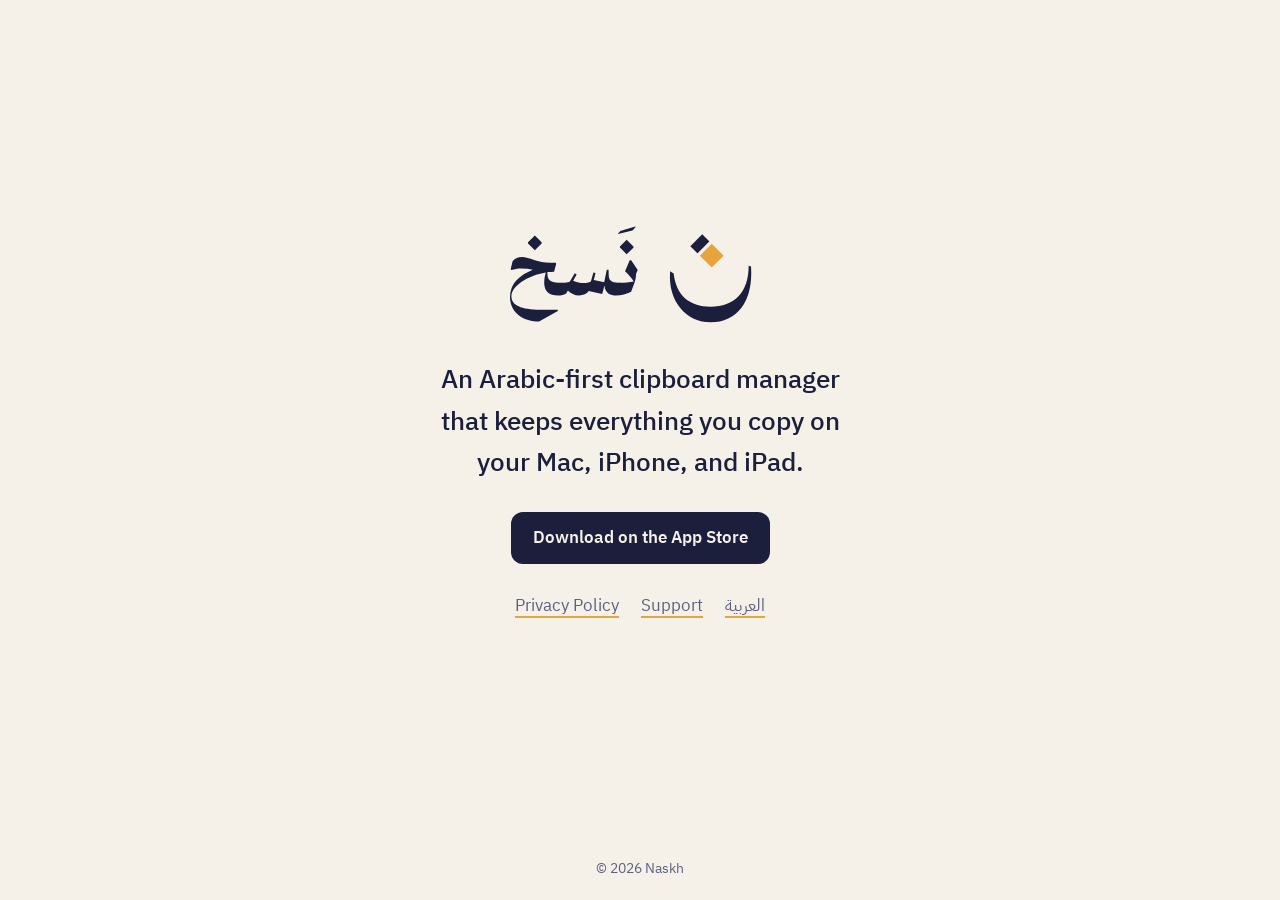
==== en/index.html @ fb1238a4 "Naskh website: home, privacy policy, support (Arabic and English) Co-Authored-By: Claude Opus 5.5 <n" ====
<!doctype html>
<html lang="en" dir="ltr">
<head>
<meta charset="utf-8">
<meta name="viewport" content="width=device-width, initial-scale=1, viewport-fit=cover">
<title>Naskh — The Arabic-first clipboard manager</title>
<meta name="description" content="Naskh is an Arabic-first clipboard manager that keeps everything you copy on your Mac, iPhone, and iPad.">
<meta name="theme-color" content="#F6F1E8" media="(prefers-color-scheme: light)">
<meta name="theme-color" content="#14172B" media="(prefers-color-scheme: dark)">
<link rel="alternate" hreflang="ar" href="../">
<link rel="alternate" hreflang="en" href="./">
<link rel="icon" href="../assets/naskh-symbol-tile.svg" type="image/svg+xml">
<link rel="preconnect" href="https://fonts.googleapis.com">
<link rel="preconnect" href="https://fonts.gstatic.com" crossorigin>
<link rel="stylesheet" href="https://fonts.googleapis.com/css2?family=IBM+Plex+Sans+Arabic:wght@400;500;600;700&display=swap">
<link rel="stylesheet" href="../assets/style.css">
</head>
<body>
<main class="home">
  <picture class="lockup">
    <source srcset="../assets/naskh-lockup-light.svg" media="(prefers-color-scheme: dark)">
    <img src="../assets/naskh-lockup.svg" alt="Naskh" width="273" height="120">
  </picture>
  <h1>An Arabic-first clipboard manager that keeps everything you copy on your Mac, iPhone, and iPad.</h1>
  <!-- TODO: replace href with the App Store link (https://apps.apple.com/app/id…) once Naskh is live. -->
  <a class="store" href="#">Download on the App Store</a>
  <ul class="links">
    <li><a href="privacy/">Privacy Policy</a></li>
    <li><a href="support/">Support</a></li>
    <li><a href="../" lang="ar" hreflang="ar">العربية</a></li>
  </ul>
</main>
<footer>
  <span>© 2026 Naskh</span>
</footer>
</body>
</html>
---- assets/style.css ----
/* Naskh — Ink & Paper */

:root {
  --paper: #F6F1E8;
  --surface: #FFFDF8;
  --ink: #1B1F3B;
  --ink-2: #5D6180;
  --saffron: #E8A33D;
  --rule: rgba(27, 31, 59, 0.12);
  color-scheme: light dark;
}

@media (prefers-color-scheme: dark) {
  :root {
    --paper: #14172B;
    --surface: #1C2038;
    --ink: #F6F1E8;
    --ink-2: #A9ACC2;
    --rule: rgba(246, 241, 232, 0.14);
  }
}

*, *::before, *::after { box-sizing: border-box; }

html {
  -webkit-text-size-adjust: 100%;
  text-size-adjust: 100%;
}

body {
  margin: 0;
  min-height: 100vh;
  min-height: 100svh;
  display: flex;
  flex-direction: column;
  background: var(--paper);
  color: var(--ink);
  font-family: "IBM Plex Sans Arabic", system-ui, -apple-system, "Segoe UI", sans-serif;
  font-size: 17px;
  line-height: 1.8;
}

html[lang="en"] body { line-height: 1.65; }

a {
  color: inherit;
  text-decoration-color: var(--saffron);
  text-decoration-thickness: 2px;
  text-underline-offset: 0.3em;
}
a:hover { color: var(--saffron); }
a:focus-visible { outline: 2px solid var(--saffron); outline-offset: 3px; border-radius: 4px; }

kbd, .path {
  font-family: inherit;
  font-weight: 500;
}
kbd {
  padding: 0.05em 0.4em;
  border: 1px solid var(--rule);
  border-radius: 6px;
  background: var(--surface);
  white-space: nowrap;
}

/* Home */

.home {
  flex: 1;
  display: flex;
  flex-direction: column;
  align-items: center;
  justify-content: center;
  gap: 28px;
  padding: 48px 20px;
  text-align: center;
}
.home .lockup img { width: min(260px, 64vw); height: auto; display: block; }
.home h1 {
  margin: 0;
  max-width: 26ch;
  font-size: clamp(20px, 4.6vw, 26px);
  font-weight: 500;
  line-height: 1.6;
}
.store {
  display: inline-flex;
  align-items: center;
  gap: 10px;
  padding: 12px 22px;
  border-radius: 12px;
  background: var(--ink);
  color: var(--paper);
  font-weight: 600;
  text-decoration: none;
}
.store:hover { color: var(--paper); opacity: 0.9; }
.links {
  display: flex;
  flex-wrap: wrap;
  justify-content: center;
  gap: 8px 22px;
  margin: 0;
  padding: 0;
  list-style: none;
  color: var(--ink-2);
}

/* Inner pages */

.top {
  display: flex;
  align-items: center;
  justify-content: space-between;
  gap: 16px;
  width: 100%;
  max-width: 720px;
  margin: 0 auto;
  padding: 20px 20px 0;
}
.top .lockup img { height: 36px; width: auto; display: block; }
.top nav { display: flex; gap: 18px; font-size: 15px; color: var(--ink-2); }

main.doc {
  flex: 1;
  width: 100%;
  max-width: 720px;
  margin: 0 auto;
  padding: 32px 20px 48px;
}
.doc h1 {
  margin: 0 0 4px;
  font-size: clamp(28px, 6vw, 36px);
  font-weight: 700;
  line-height: 1.3;
}
.doc .meta { margin: 0 0 28px; color: var(--ink-2); font-size: 15px; }
.doc .lede {
  margin: 0 0 32px;
  padding: 18px 20px;
  border-inline-start: 3px solid var(--saffron);
  border-radius: 10px;
  background: var(--surface);
  font-weight: 500;
}
.doc h2 {
  margin: 36px 0 8px;
  font-size: 20px;
  font-weight: 600;
  line-height: 1.5;
}
.doc p, .doc ul, .doc ol { margin: 0 0 12px; }
.doc ul, .doc ol { padding-inline-start: 1.4em; }
.doc li { margin-bottom: 4px; }
[dir="rtl"] .doc ol { list-style-type: arabic-indic; }
.doc li::marker { color: var(--saffron); }
.doc .note { color: var(--ink-2); font-size: 15px; }

footer {
  width: 100%;
  max-width: 720px;
  margin: 0 auto;
  padding: 20px;
  border-top: 1px solid var(--rule);
  color: var(--ink-2);
  font-size: 14px;
  display: flex;
  flex-wrap: wrap;
  justify-content: space-between;
  gap: 8px 20px;
}
.home + footer { border-top: 0; justify-content: center; }

@media (max-width: 480px) {
  body { font-size: 16px; }
  .top .lockup img { height: 30px; }
  .top nav { gap: 14px; font-size: 14px; }
}
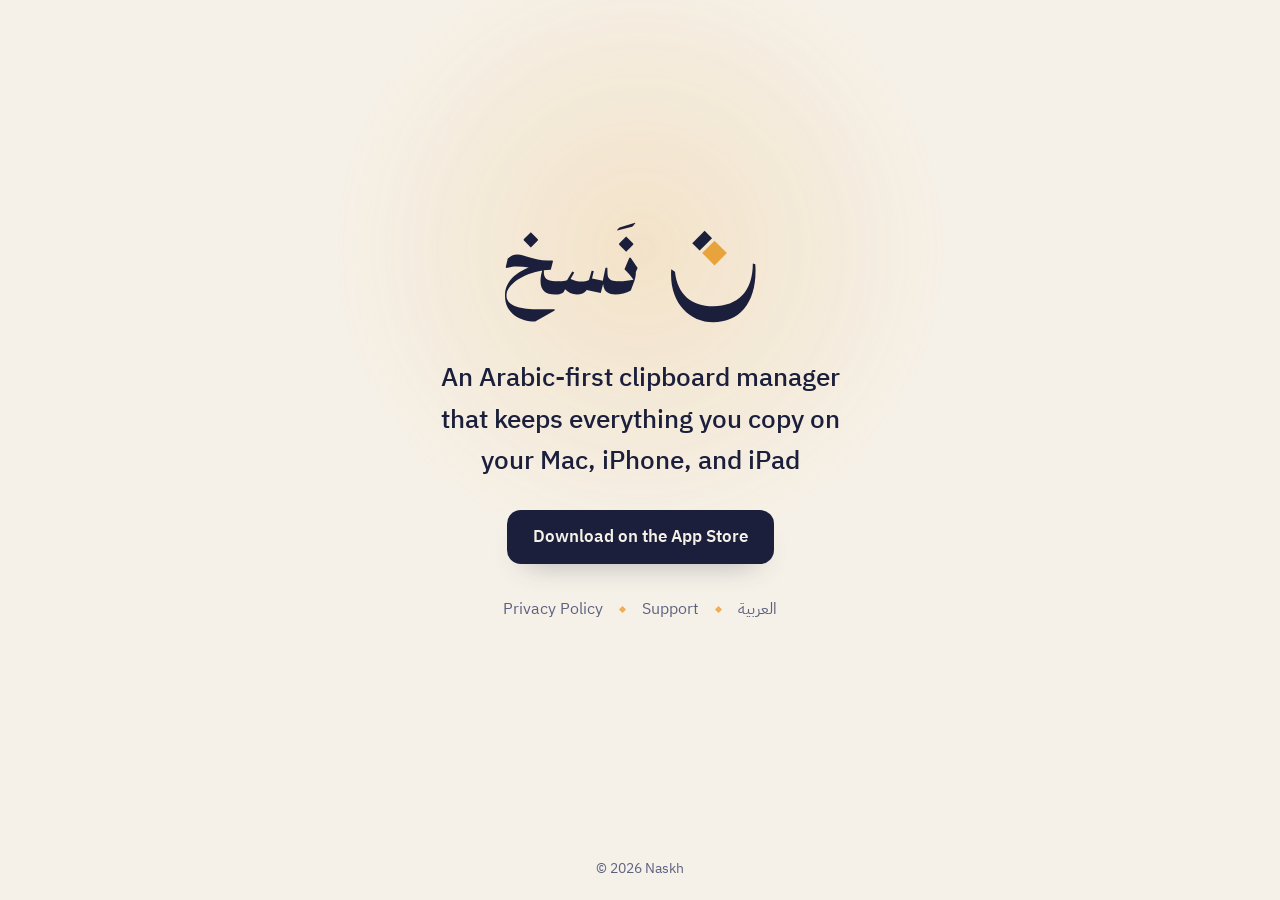
==== commit baf85ef3: "Entrance and exit motion, pointer aura, quieter links Co-Authored-By: Claude Opus 5.5 <noreply@anthr" ====
--- a/en/index.html
+++ b/en/index.html
@@ -14,17 +14,20 @@
 <link rel="preconnect" href="https://fonts.gstatic.com" crossorigin>
 <link rel="stylesheet" href="https://fonts.googleapis.com/css2?family=IBM+Plex+Sans+Arabic:wght@400;500;600;700&display=swap">
 <link rel="stylesheet" href="../assets/style.css">
+<script src="../assets/site.js" defer></script>
 </head>
 <body>
 <main class="home">
-  <picture class="lockup">
-    <source srcset="../assets/naskh-lockup-light.svg" media="(prefers-color-scheme: dark)">
-    <img src="../assets/naskh-lockup.svg" alt="Naskh" width="273" height="120">
-  </picture>
-  <h1>An Arabic-first clipboard manager that keeps everything you copy on your Mac, iPhone, and iPad.</h1>
+  <div class="lockup">
+    <svg viewBox="0 -10 273 120" role="img" aria-label="Naskh"><defs><mask id="cut"><rect x="-10" y="-10" width="120" height="120" fill="#fff"/><path d="M51 17L65 31L51 45L37 31Z" fill="#000"/></mask></defs>
+      <path class="wm" d="M0.7 45.0L1.5 45.8C5.0 44.9 7.2 44.2 11.9 44.2C16.0 44.2 20.1 44.7 24.0 45.4C10.2 51.0 0.0 59.8 0.0 74.1C0.0 91.4 15.1 100.0 30.5 100.0L50.2 88.9L50.2 87.6L31.7 87.6C11.9 87.6 1.5 82.8 1.5 73.7C1.5 62.0 19.2 51.4 37.6 48.3C36.7 51.5 35.9 55.2 35.9 58.9C35.9 68.1 40.7 72.6 50.7 72.6C53.4 72.6 54.7 71.2 54.7 68.6L54.7 59.3C44.3 59.3 39.7 57.6 39.3 51.1C39.3 50.2 39.3 49.3 39.3 48.0C41.5 47.7 43.7 47.6 45.9 47.5L45.9 47.5L46.3 47.5L48.5 39.1L48.1 38.2L42.8 38.2C28.8 38.2 20.2 32.1 12.5 32.1C8.6 32.1 5.4 33.7 2.8 36.3ZM33.2 17.9C33.3 17.8 33.3 16.7 33.2 16.7L26.1 9.6L18.9 16.7L18.9 17.8L26.1 25.0ZM111.6 72.6C114.2 72.6 115.5 71.3 115.5 68.7L115.5 59.3C109.7 59.3 104.0 58.7 103.7 52.2L103.5 45.6L101.6 45.6L101.5 45.9L101.6 45.6L98.9 58.6L88.0 56.4L89.8 48.9L87.6 48.5L84.9 58.0C82.6 59.2 79.9 59.6 77.5 59.6C74.1 59.6 69.6 58.6 66.3 57.0L70.0 50.4L68.0 49.3L62.7 58.2C59.8 59.0 58.5 59.3 54.9 59.3C52.2 59.3 50.9 60.6 50.9 63.3L50.9 72.6C53.7 72.6 56.4 72.2 59.0 70.5L60.8 67.3C63.6 70.4 67.6 72.6 72.7 72.6C76.8 72.6 80.7 71.1 82.6 68.0L96.8 71.1L99.2 62.0C99.8 70.2 105.4 72.6 111.6 72.6ZM128.5 4.1C128.9 3.9 129.3 3.6 129.7 3.2L131.9 0.4L131.5 0.0L116.6 4.6C116.0 4.7 115.6 5.0 115.2 5.4L113.3 7.5L113.5 7.9ZM111.6 72.6C116.7 72.6 122.6 71.1 127.2 68.6L130.7 59.3C131.8 56.1 132.4 53.0 132.3 49.9L134.1 45.8L127.4 35.9C127.3 35.9 127.2 35.7 127.1 35.5L125.7 35.5L120.8 47.2C124.4 50.6 128.2 55.0 129.9 57.8C125.6 58.7 120.3 59.3 115.6 59.3C113.0 59.3 111.6 60.7 111.6 63.3ZM129.6 22.3C129.7 22.2 129.7 21.1 129.6 21.1L122.5 14.0L115.4 21.1L115.4 22.2L122.5 29.3Z" fill="currentColor"/>
+      <g transform="translate(148.1 -8) scale(1.25)"><g class="arc"><path d="M16 44C14 70 30 87 50 87C72 87 86 70 84 40L82 39.5C82 62 70 74 50 74C32 74 21 64 19 46Z" fill="currentColor"/><path d="M43 13L53 23L43 33L33 23Z" fill="currentColor" mask="url(#cut)"/></g><path class="dot" d="M51 21L61 31L51 41L41 31Z"/></g>
+    </svg>
+  </div>
+  <h1 class="land" style="--i:3">An Arabic-first clipboard manager that keeps everything you copy on your Mac, iPhone, and iPad</h1>
   <!-- TODO: replace href with the App Store link (https://apps.apple.com/app/id…) once Naskh is live. -->
-  <a class="store" href="#">Download on the App Store</a>
-  <ul class="links">
+  <a class="store land" style="--i:4" href="#">Download on the App Store</a>
+  <ul class="links land" style="--i:5">
     <li><a href="privacy/">Privacy Policy</a></li>
     <li><a href="support/">Support</a></li>
     <li><a href="../" lang="ar" hreflang="ar">العربية</a></li>
--- a/assets/style.css
+++ b/assets/style.css
@@ -7,6 +7,11 @@
   --ink-2: #5D6180;
   --saffron: #E8A33D;
   --rule: rgba(27, 31, 59, 0.12);
+  --glow: rgba(232, 163, 61, 0.26);
+  --dots: 0.2;
+  --sheen: rgba(255, 255, 255, 0.24);
+  --shadow: rgba(27, 31, 59, 0.45);
+  --ease: cubic-bezier(0.2, 0.75, 0.2, 1);
   color-scheme: light dark;
 }
 
@@ -17,6 +22,10 @@
     --ink: #F6F1E8;
     --ink-2: #A9ACC2;
     --rule: rgba(246, 241, 232, 0.14);
+    --glow: rgba(232, 163, 61, 0.16);
+    --dots: 0.16;
+    --sheen: rgba(232, 163, 61, 0.35);
+    --shadow: rgba(0, 0, 0, 0.6);
   }
 }
 
@@ -30,25 +39,31 @@
 body {
   margin: 0;
   min-height: 100vh;
-  min-height: 100svh;
+  min-height: 100dvh;
   display: flex;
   flex-direction: column;
+  overflow-x: hidden;
   background: var(--paper);
   color: var(--ink);
   font-family: "IBM Plex Sans Arabic", system-ui, -apple-system, "Segoe UI", sans-serif;
   font-size: 17px;
   line-height: 1.8;
+  -webkit-tap-highlight-color: transparent;
 }
 
 html[lang="en"] body { line-height: 1.65; }
+
+::selection { background: rgba(232, 163, 61, 0.35); }
 
 a {
   color: inherit;
-  text-decoration-color: var(--saffron);
-  text-decoration-thickness: 2px;
+  text-decoration-line: underline;
+  text-decoration-color: rgba(232, 163, 61, 0.7);
+  text-decoration-thickness: 1.5px;
   text-underline-offset: 0.3em;
-}
-a:hover { color: var(--saffron); }
+  transition: color 0.25s, text-decoration-color 0.25s;
+}
+a:hover { color: var(--saffron); text-decoration-color: var(--saffron); }
 a:focus-visible { outline: 2px solid var(--saffron); outline-offset: 3px; border-radius: 4px; }
 
 kbd, .path {
@@ -63,6 +78,103 @@
   white-space: nowrap;
 }
 
+/* Quiet links: home links, header nav, footer.
+   No resting underline; a saffron line draws in on hover. */
+
+.links a, .top nav a, footer a {
+  position: relative;
+  padding: 4px 1px;
+  color: var(--ink-2);
+  text-decoration: none;
+}
+.links a::after, .top nav a::after, footer a::after {
+  content: "";
+  position: absolute;
+  inset-inline: 0;
+  bottom: 0;
+  height: 1.5px;
+  border-radius: 1px;
+  background: var(--saffron);
+  transform: scaleX(0);
+  transition: transform 0.45s var(--ease);
+}
+.links a:hover, .top nav a:hover, footer a:hover { color: var(--ink); }
+.links a:hover::after, .top nav a:hover::after, footer a:hover::after,
+.links a:focus-visible::after, .top nav a:focus-visible::after, footer a:focus-visible::after { transform: scaleX(1); }
+
+/* Pointer aura: a warm glow and a field of paper dots that follow the pointer. */
+
+.aura {
+  position: fixed;
+  inset: 0;
+  z-index: 0;
+  overflow: hidden;
+  pointer-events: none;
+}
+body > :not(.aura) { position: relative; z-index: 1; }
+.aura-glow {
+  position: absolute;
+  left: 0;
+  top: 0;
+  width: 620px;
+  height: 620px;
+  margin: -310px 0 0 -310px;
+  border-radius: 50%;
+  background: radial-gradient(closest-side, var(--glow), transparent);
+  opacity: 0;
+  transition: opacity 0.8s;
+  will-change: transform;
+  animation: breathe 7s ease-in-out infinite;
+}
+.aura-dots {
+  position: absolute;
+  inset: 0;
+  background-image: radial-gradient(circle, var(--ink) 1px, transparent 1.6px);
+  background-size: 22px 22px;
+  opacity: 0;
+  transition: opacity 0.8s;
+  -webkit-mask-image: radial-gradient(circle 190px at var(--mx, 50%) var(--my, 30%), #000, transparent);
+  mask-image: radial-gradient(circle 190px at var(--mx, 50%) var(--my, 30%), #000, transparent);
+}
+.aura.on .aura-glow { opacity: 0.7; }
+.aura.live .aura-glow { opacity: 1; }
+.aura.live .aura-dots { opacity: var(--dots); }
+
+@media (max-width: 600px) {
+  .aura-glow { width: 420px; height: 420px; margin: -210px 0 0 -210px; }
+}
+
+/* Motion */
+
+@keyframes land {
+  from { opacity: 0; transform: translateY(-16px); filter: blur(8px); }
+  to { opacity: 1; transform: none; filter: none; }
+}
+@keyframes drop {
+  0% { opacity: 0; transform: translateY(-70px) rotate(-45deg); }
+  55% { opacity: 1; transform: translateY(4px) rotate(0); }
+  75% { transform: translateY(-2px); }
+  100% { opacity: 1; transform: none; }
+}
+@keyframes leave {
+  to { opacity: 0; transform: translateY(-10px); filter: blur(6px); }
+}
+@keyframes breathe {
+  0%, 100% { scale: 1; }
+  50% { scale: 1.08; }
+}
+@keyframes sheen {
+  from { transform: translateX(-120%); }
+  to { transform: translateX(120%); }
+}
+
+.land { animation: land 0.9s var(--ease) both; animation-delay: calc(0.12s + var(--i, 0) * 0.09s); }
+
+
+html.leaving body > main, html.leaving body > header, html.leaving body > footer {
+  animation: leave 0.32s ease-in forwards;
+}
+
 /* Home */
 
 .home {
@@ -75,7 +187,16 @@
   padding: 48px 20px;
   text-align: center;
 }
-.home .lockup img { width: min(260px, 64vw); height: auto; display: block; }
+.home .lockup { display: block; color: var(--ink); }
+.home .lockup svg { width: min(270px, 66vw); height: auto; display: block; overflow: visible; }
+.lockup .wm { animation: land 1s var(--ease) 0.1s both; }
+.lockup .arc { animation: land 1s var(--ease) 0.25s both; }
+.lockup .dot {
+  fill: var(--saffron);
+  transform-box: fill-box;
+  transform-origin: center;
+  animation: drop 1.1s var(--ease) 0.6s both;
+}
 .home h1 {
   margin: 0;
   max-width: 26ch;
@@ -84,26 +205,51 @@
   line-height: 1.6;
 }
 .store {
+  position: relative;
+  overflow: hidden;
   display: inline-flex;
   align-items: center;
   gap: 10px;
-  padding: 12px 22px;
-  border-radius: 12px;
+  padding: 13px 26px;
+  border-radius: 14px;
   background: var(--ink);
   color: var(--paper);
   font-weight: 600;
   text-decoration: none;
-}
-.store:hover { color: var(--paper); opacity: 0.9; }
+  box-shadow: 0 14px 30px -18px var(--shadow);
+  transition: transform 0.4s var(--ease), box-shadow 0.4s var(--ease);
+}
+.store::after {
+  content: "";
+  position: absolute;
+  inset: 0;
+  background: linear-gradient(105deg, transparent 35%, var(--sheen) 50%, transparent 65%);
+  transform: translateX(-120%);
+  animation: sheen 1.3s var(--ease) 1.5s;
+  transition: transform 0.9s var(--ease);
+}
+.store:hover { color: var(--paper); transform: translateY(-2px); box-shadow: 0 20px 36px -18px var(--shadow); }
+.store:hover::after { transform: translateX(120%); }
+.store:active { transform: translateY(0) scale(0.98); }
 .links {
   display: flex;
   flex-wrap: wrap;
+  align-items: center;
   justify-content: center;
-  gap: 8px 22px;
   margin: 0;
   padding: 0;
   list-style: none;
-  color: var(--ink-2);
+  font-size: 16px;
+}
+.links li { display: flex; align-items: center; }
+.links li + li::before {
+  content: "";
+  width: 5px;
+  height: 5px;
+  margin-inline: 16px;
+  background: var(--saffron);
+  transform: rotate(45deg);
+  opacity: 0.85;
 }
 
 /* Inner pages */
@@ -118,8 +264,10 @@
   margin: 0 auto;
   padding: 20px 20px 0;
 }
+.top .lockup { transition: opacity 0.25s; }
+.top .lockup:hover { opacity: 0.75; }
 .top .lockup img { height: 36px; width: auto; display: block; }
-.top nav { display: flex; gap: 18px; font-size: 15px; color: var(--ink-2); }
+.top nav { display: flex; gap: 20px; font-size: 15px; }
 
 main.doc {
   flex: 1;
@@ -128,6 +276,13 @@
   margin: 0 auto;
   padding: 32px 20px 48px;
 }
+.doc > * { animation: land 0.9s var(--ease) 0.6s both; }
+.doc > :nth-child(1) { animation-delay: 0.15s; }
+.doc > :nth-child(2) { animation-delay: 0.24s; }
+.doc > :nth-child(3) { animation-delay: 0.33s; }
+.doc > :nth-child(4) { animation-delay: 0.42s; }
+.doc > :nth-child(5) { animation-delay: 0.5s; }
+.doc > :nth-child(6) { animation-delay: 0.56s; }
 .doc h1 {
   margin: 0 0 4px;
   font-size: clamp(28px, 6vw, 36px);
@@ -139,15 +294,26 @@
   margin: 0 0 32px;
   padding: 18px 20px;
   border-inline-start: 3px solid var(--saffron);
-  border-radius: 10px;
+  border-radius: 12px;
   background: var(--surface);
+  box-shadow: 0 18px 40px -30px var(--shadow);
   font-weight: 500;
 }
 .doc h2 {
-  margin: 36px 0 8px;
+  margin: 40px 0 8px;
   font-size: 20px;
   font-weight: 600;
   line-height: 1.5;
+}
+.doc h2::before {
+  content: "";
+  display: inline-block;
+  width: 7px;
+  height: 7px;
+  margin-inline-end: 12px;
+  vertical-align: 0.2em;
+  background: var(--saffron);
+  transform: rotate(45deg);
 }
 .doc p, .doc ul, .doc ol { margin: 0 0 12px; }
 .doc ul, .doc ol { padding-inline-start: 1.4em; }
@@ -171,8 +337,23 @@
 }
 .home + footer { border-top: 0; justify-content: center; }
 
+header.top { animation: land 0.9s var(--ease) 0.05s both; }
+footer { animation: land 0.9s var(--ease) 0.7s both; }
+
+/* Below-the-fold blocks wait for site.js to reveal them as they scroll in. */
+body .rv { opacity: 0; animation: none; }
+body .rv.in { animation: land 0.8s var(--ease) both; }
+
 @media (max-width: 480px) {
   body { font-size: 16px; }
   .top .lockup img { height: 30px; }
-  .top nav { gap: 14px; font-size: 14px; }
-}
+  .top nav { gap: 16px; font-size: 14px; }
+  .links { font-size: 15px; }
+  .links li + li::before { margin-inline: 12px; }
+}
+
+@media (prefers-reduced-motion: reduce) {
+  *, *::before, *::after { animation: none !important; transition: none !important; }
+  body .rv { opacity: 1; }
+  .aura { display: none; }
+}
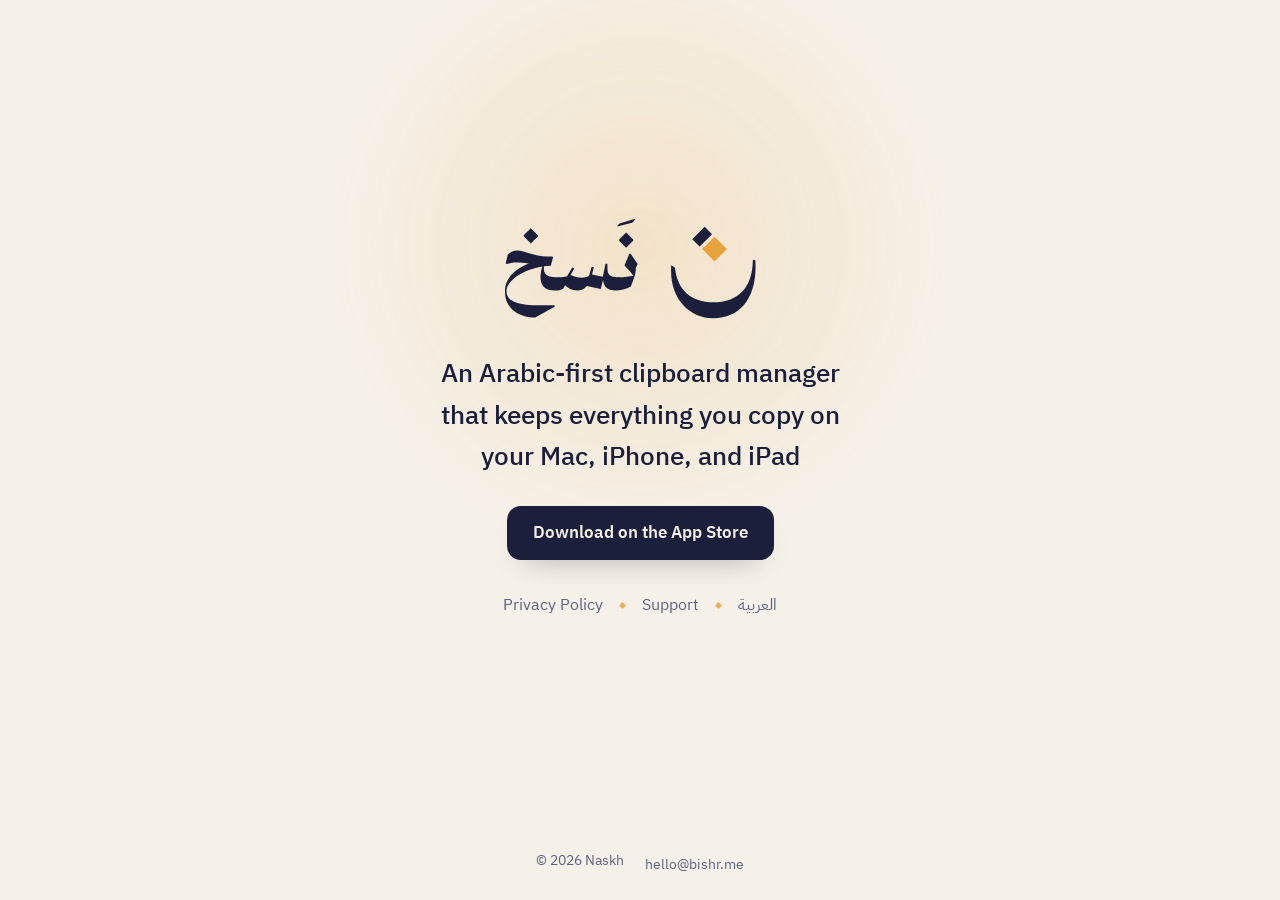
==== commit f0130bbb: "Contact at hello@bishr.me Co-Authored-By: Claude Opus 5.5 <noreply@anthropic.com>" ====
--- a/en/index.html
+++ b/en/index.html
@@ -35,6 +35,7 @@
 </main>
 <footer>
   <span>© 2026 Naskh</span>
+  <a href="mailto:hello@bishr.me" dir="ltr">hello@bishr.me</a>
 </footer>
 </body>
 </html>
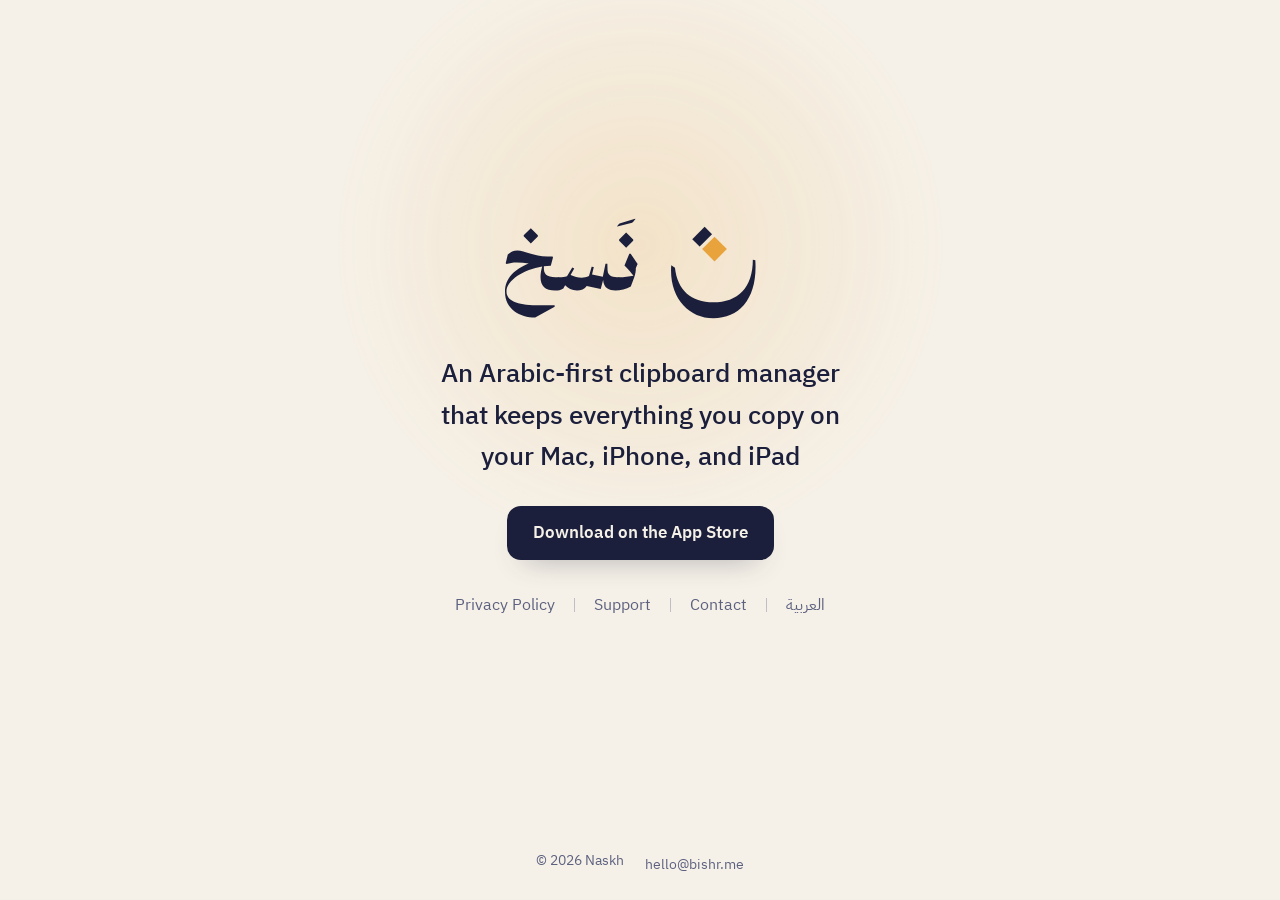
==== commit 47f9e81c: "Contact page, plain link separators Co-Authored-By: Claude Opus 5.5 <noreply@anthropic.com>" ====
--- a/en/index.html
+++ b/en/index.html
@@ -30,6 +30,7 @@
   <ul class="links land" style="--i:5">
     <li><a href="privacy/">Privacy Policy</a></li>
     <li><a href="support/">Support</a></li>
+    <li><a href="contact/">Contact</a></li>
     <li><a href="../" lang="ar" hreflang="ar">العربية</a></li>
   </ul>
 </main>
--- a/assets/style.css
+++ b/assets/style.css
@@ -244,12 +244,11 @@
 .links li { display: flex; align-items: center; }
 .links li + li::before {
   content: "";
-  width: 5px;
-  height: 5px;
-  margin-inline: 16px;
-  background: var(--saffron);
-  transform: rotate(45deg);
-  opacity: 0.85;
+  width: 1px;
+  height: 14px;
+  margin-inline: 18px;
+  background: var(--ink-2);
+  opacity: 0.35;
 }
 
 /* Inner pages */
@@ -305,16 +304,6 @@
   font-weight: 600;
   line-height: 1.5;
 }
-.doc h2::before {
-  content: "";
-  display: inline-block;
-  width: 7px;
-  height: 7px;
-  margin-inline-end: 12px;
-  vertical-align: 0.2em;
-  background: var(--saffron);
-  transform: rotate(45deg);
-}
 .doc p, .doc ul, .doc ol { margin: 0 0 12px; }
 .doc ul, .doc ol { padding-inline-start: 1.4em; }
 .doc li { margin-bottom: 4px; }
@@ -344,12 +333,59 @@
 body .rv { opacity: 0; animation: none; }
 body .rv.in { animation: land 0.8s var(--ease) both; }
 
+/* Contact form */
+
+.form { display: grid; gap: 18px; margin: 8px 0 20px; }
+.field { display: grid; gap: 6px; }
+.field label { font-size: 15px; font-weight: 500; }
+.field label small { color: var(--ink-2); font-size: 13px; font-weight: 400; }
+.field input, .field textarea {
+  width: 100%;
+  padding: 12px 14px;
+  border: 1px solid var(--rule);
+  border-radius: 12px;
+  background: var(--surface);
+  color: var(--ink);
+  font: inherit;
+  font-size: 16px;
+  line-height: 1.6;
+  transition: border-color 0.25s, box-shadow 0.25s;
+}
+.field textarea { min-height: 170px; resize: vertical; }
+.field input:focus, .field textarea:focus {
+  outline: none;
+  border-color: var(--saffron);
+  box-shadow: 0 0 0 3px rgba(232, 163, 61, 0.22);
+}
+.field input[type="email"] { direction: ltr; }
+[dir="rtl"] .field input[type="email"] { text-align: right; }
+.form .hp { position: absolute; width: 1px; height: 1px; overflow: hidden; clip-path: inset(50%); }
+.form-actions { display: flex; flex-wrap: wrap; align-items: center; gap: 12px 18px; }
+.form button {
+  min-width: 150px;
+  justify-content: center;
+  border: 0;
+  font: inherit;
+  cursor: pointer;
+}
+.form button[disabled] { opacity: 0.6; cursor: progress; }
+.status {
+  margin: 0;
+  padding: 14px 16px;
+  border-radius: 12px;
+  background: var(--surface);
+  border-inline-start: 3px solid var(--saffron);
+}
+.status[hidden] { display: none; }
+.status.error { border-inline-start-color: #C2453A; }
+
 @media (max-width: 480px) {
   body { font-size: 16px; }
   .top .lockup img { height: 30px; }
   .top nav { gap: 16px; font-size: 14px; }
   .links { font-size: 15px; }
-  .links li + li::before { margin-inline: 12px; }
+  .links li + li::before { margin-inline: 12px; height: 12px; }
+  .form button { width: 100%; }
 }
 
 @media (prefers-reduced-motion: reduce) {
